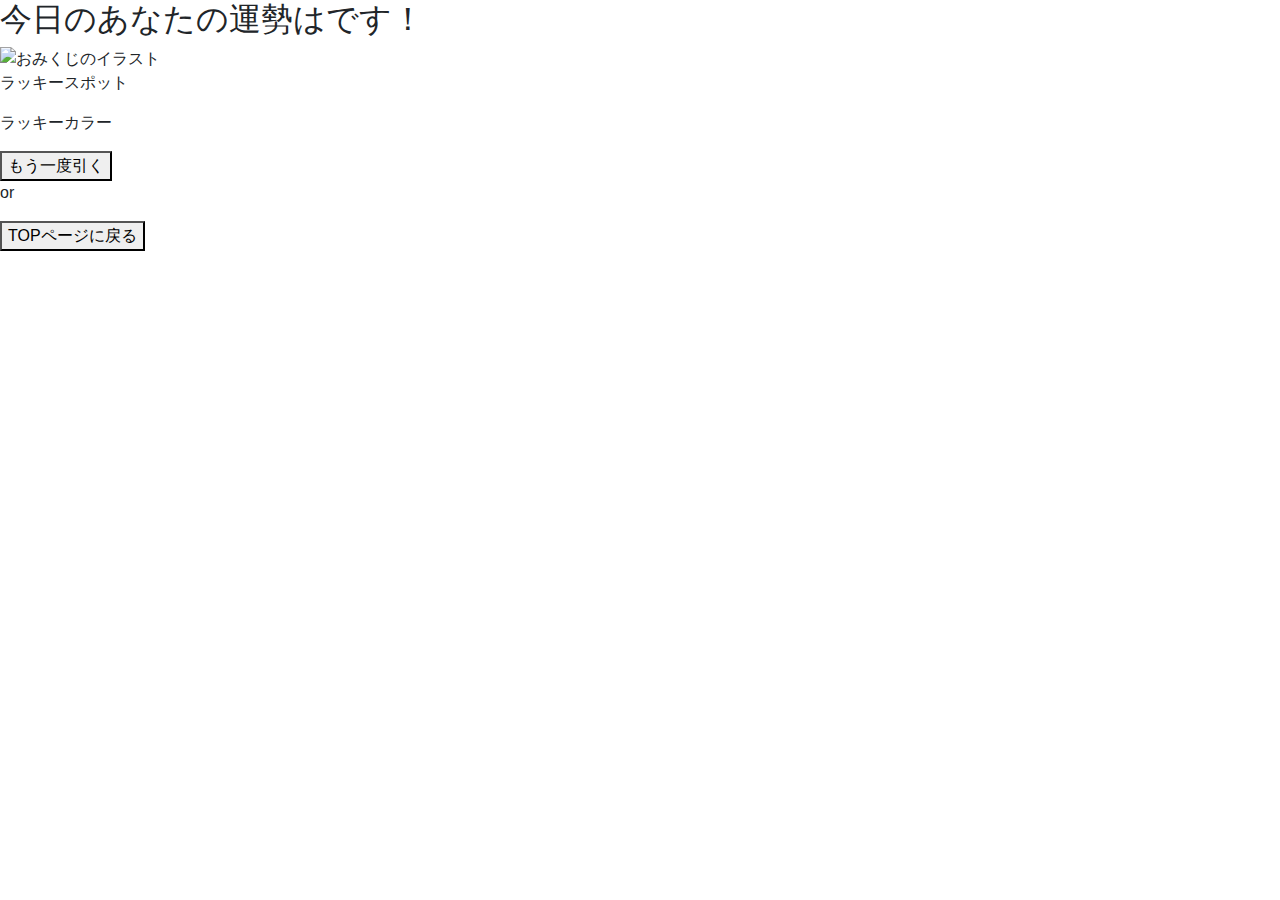
==== result.html @ c3471b26 "result.html追加" ====
<!DOCTYPE html>
<html lang="ja">
<head>
  <meta charset="utf-8">
  <meta name="viewport" content="width=device-width, initial-scale=1, shrink-to-fit=no">
  <!-- Bootstrap CSS -->
  <link rel="stylesheet" href="https://stackpath.bootstrapcdn.com/bootstrap/4.4.1/css/bootstrap.min.css" integrity="sha384-Vkoo8x4CGsO3+Hhxv8T/Q5PaXtkKtu6ug5TOeNV6gBiFeWPGFN9MuhOf23Q9Ifjh" crossorigin="anonymous">
  <!-- Stylesheet CSS -->
  <link rel="stylesheet" href="css/style.css">
  <!-- Google Font -->
  <link href="https://fonts.googleapis.com/css?family=Zhi+Mang+Xing&display=swap" rel="stylesheet">
  <title>おみくじ</title>
</head>
<body>
  <div class="inner">
    <h2 class="result-head">今日のあなたの運勢は<br class="d-sm-none"><span id="result-txt"></span>です！</h2>
    <div id="overlay" class="hidden">
      <img src="img/omikuji.png" alt="おみくじのイラスト" id="img-wrapper">
    </div><!-- /#overlay /.hidden -->
    <div class="result-block">
      <div id="fade-in"></div>
      <div class="group">
        <div class="item">
          <p class="cp_arrows_txt">ラッキースポット</p>
          <div class="cp_arrows">
            <div class="cp_arrow cp_bounce"></div>
          </div><!-- /.cp_arrows -->
          <p id="result-block_spot"></p>
        </div><!-- /.item -->
        <div class="item">
          <p class="cp_arrows_txt">ラッキーカラー</p>
          <div class="cp_arrows">
            <div class="cp_arrow cp_bounce"></div>
          </div><!-- /.cp_arrows -->
          <p id="result-block_color"></p>
        </div><!-- /.item -->
      </div><!-- /.group -->
    </div><!-- /.result-block -->
    <div class="result-btn-wrapper">
      <button id="once-again-draw_btn">もう一度引く</button>
      <p>or</p>
      <button class="top-pg_btn" type="button" onclick="location.href='index.html'">TOPページに戻る</button>
    </div><!-- /.result-btn-wrapper -->
  </div><!-- /.inner -->
  <script src="js/main.js"></script>
  <script>
    'use strict'
    // 「占う」ボタンクリック後、リンク先ページの読み込み完了時に発動
    window.onload = result();

    // 「もう一度引く」ボタンクリック時に発動
    once_again_draw_btn.addEventListener('click', function () {
        overlay.classList.remove('hidden');
        img_wrapper.classList.add('rotate');
        setTimeout(function () {
          location.reload(false);
          document.body.scrollTop = document.documentElement.scrollTop = 0;
        }, 2000);
      });
  </script>
</body>
</html>
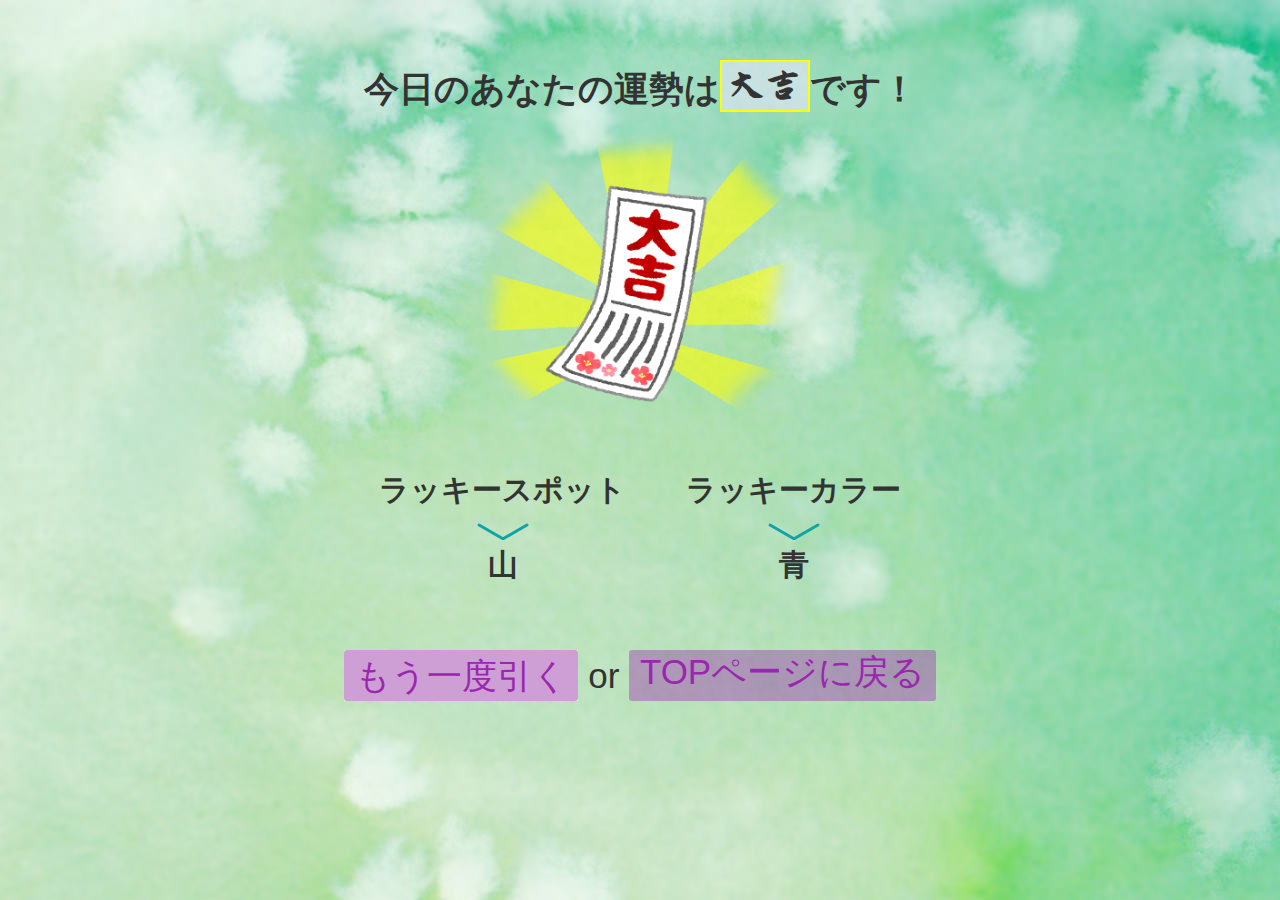
==== commit d99b89be: "button→aに修正" ====
--- a/result.html
+++ b/result.html
@@ -39,7 +39,7 @@
     <div class="result-btn-wrapper">
       <button id="once-again-draw_btn">もう一度引く</button>
       <p>or</p>
-      <button class="top-pg_btn" type="button" onclick="location.href='index.html'">TOPページに戻る</button>
+      <a class="top-pg_btn" type="button" onclick="location.href='index.html'">TOPページに戻る</a>
     </div><!-- /.result-btn-wrapper -->
   </div><!-- /.inner -->
   <script src="js/main.js"></script>
--- a/css/style.css
+++ b/css/style.css
@@ -0,0 +1,621 @@
+@charset "UTF-8";
+/* リセットCSS */
+html, body, main, h1, h2, h3, h4, ul, ol, dl, li, dt, dd,
+p, div, span, img, a, table, tr, th, td, button {
+  margin: 0;
+  padding: 0;
+  border: 0;
+  font-weight: normal;
+  font-size: 100%;
+  vertical-align: baseline;
+  -webkit-box-sizing: border-box;
+  box-sizing: border-box;
+}
+
+article, header, footer, aside, figure, figcaption, nav, section {
+  display: block;
+}
+
+body {
+  line-height: 1;
+  -ms-text-size-adjust: 100%;
+  -webkit-text-size-adjust: 100%;
+  -webkit-user-select: none;
+     -moz-user-select: none;
+      -ms-user-select: none;
+          user-select: none;
+}
+
+ul, ol {
+  list-style: none;
+}
+
+img {
+  border: none;
+  height: auto;
+  max-width: 100%;
+}
+
+button:hover, button:focus,
+input, textarea, a {
+  outline: none;
+}
+
+/* リセットCSS ここまで*/
+#overlay {
+  position: fixed;
+  top: 0;
+  right: 0;
+  bottom: 0;
+  left: 0;
+  background-color: rgba(0, 0, 0, 0.6);
+  z-index: 100;
+  -webkit-user-select: none;
+     -moz-user-select: none;
+      -ms-user-select: none;
+          user-select: none;
+}
+
+#overlay #img-wrapper {
+  display: block;
+  margin: 15% auto;
+}
+
+.hidden {
+  display: none;
+}
+
+.rotate {
+  -webkit-animation: rotate_anime 2.1s;
+          animation: rotate_anime 2.1s;
+}
+
+@-webkit-keyframes rotate_anime {
+  0% {
+    -webkit-transform: rotate(0deg);
+            transform: rotate(0deg);
+  }
+  50% {
+    -webkit-transform: rotate(15deg);
+            transform: rotate(15deg);
+  }
+  100% {
+    -webkit-transform: rotate(-15deg);
+            transform: rotate(-15deg);
+  }
+}
+
+@keyframes rotate_anime {
+  0% {
+    -webkit-transform: rotate(0deg);
+            transform: rotate(0deg);
+  }
+  50% {
+    -webkit-transform: rotate(15deg);
+            transform: rotate(15deg);
+  }
+  100% {
+    -webkit-transform: rotate(-15deg);
+            transform: rotate(-15deg);
+  }
+}
+
+.top-img {
+  text-align: center;
+}
+
+.tracking-in-expand {
+  color: #3a68ad;
+  font-weight: bold;
+  text-align: center;
+  margin: 50px auto;
+  padding: 20px 0;
+  -webkit-animation: tracking-in-expand 1.5s cubic-bezier(0.215, 0.61, 0.355, 1) both;
+  animation: tracking-in-expand 1.5s cubic-bezier(0.215, 0.61, 0.355, 1) both;
+}
+
+@-webkit-keyframes tracking-in-expand {
+  0% {
+    letter-spacing: -0.5em;
+    opacity: 0;
+  }
+  40% {
+    opacity: 0.6;
+  }
+  100% {
+    opacity: 1;
+  }
+}
+
+@keyframes tracking-in-expand {
+  0% {
+    letter-spacing: -0.5em;
+    opacity: 0;
+  }
+  40% {
+    opacity: 0.6;
+  }
+  100% {
+    opacity: 1;
+  }
+}
+
+.btn-wrapper {
+  text-align: center;
+  margin: 60px 0;
+}
+
+.btn-wrapper #draw-btn {
+  min-width: 100px;
+  height: auto;
+  background-color: #b397f3;
+  border-radius: 10px;
+  line-height: 1.6;
+  color: #fff;
+  font-weight: bold;
+  cursor: pointer;
+  -webkit-user-select: none;
+     -moz-user-select: none;
+      -ms-user-select: none;
+          user-select: none;
+}
+
+.btn-wrapper .draw-btn {
+  -webkit-animation: anime08_pulse 2.5s infinite;
+  animation: anime08_pulse 2.5s infinite;
+  -webkit-box-shadow: 0 0 0 0 rgba(233, 30, 99, 0.5);
+  box-shadow: 0 0;
+}
+
+.btn-wrapper .draw-btn:hover {
+  -webkit-animation-play-state: paused;
+  animation-play-state: paused;
+}
+
+@-webkit-keyframes anime08_pulse {
+  0% {
+    -webkit-transform: scale(0.8);
+    transform: scale(0.8);
+  }
+  70% {
+    -webkit-transform: scale(1);
+    transform: scale(1);
+    -webkit-box-shadow: 0 0 0 50px rgba(233, 30, 99, 0);
+    box-shadow: 0 0 0 50px rgba(233, 30, 99, 0);
+  }
+  100% {
+    -webkit-transform: scale(0.8);
+    transform: scale(0.8);
+    -webkit-box-shadow: 0 0 0 0 rgba(233, 30, 99, 0);
+    box-shadow: 0 0 0 0 rgba(233, 30, 99, 0);
+  }
+}
+
+@keyframes anime08_pulse {
+  0% {
+    -webkit-transform: scale(0.8);
+    transform: scale(0.8);
+  }
+  70% {
+    -webkit-transform: scale(1);
+    transform: scale(1);
+    -webkit-box-shadow: 0 0 0 50px rgba(233, 30, 99, 0);
+    box-shadow: 0 0 0 50px rgba(233, 30, 99, 0);
+  }
+  100% {
+    -webkit-transform: scale(0.8);
+    transform: scale(0.8);
+    -webkit-box-shadow: 0 0 0 0 rgba(233, 30, 99, 0);
+    box-shadow: 0 0 0 0 rgba(233, 30, 99, 0);
+  }
+}
+
+@media screen and (min-width: 768px) {
+  .tracking-in-expand {
+    font-size: 50px;
+  }
+  #draw-btn {
+    font-size: 52px;
+  }
+}
+
+@media screen and (max-width: 767px) {
+  .tracking-in-expand {
+    font-size: 35px;
+  }
+  #draw-btn {
+    font-size: 37px;
+  }
+}
+
+.result-head {
+  font-size: 35px;
+  font-weight: bold;
+  text-align: center;
+  color: #333333;
+}
+
+.result-head #result-txt {
+  display: inline-block;
+  width: 90px;
+  height: auto;
+  text-align: center;
+  margin-top: 10px;
+  font-family: 'Zhi Mang Xing', cursive;
+  font-size: 40px;
+  font-weight: bold;
+  border: 2px solid yellow;
+  background-color: rgba(230, 230, 250, 0.6);
+}
+
+#overlay {
+  position: fixed;
+  top: 0;
+  right: 0;
+  bottom: 0;
+  left: 0;
+  background-color: rgba(0, 0, 0, 0.6);
+  z-index: 100;
+  -webkit-user-select: none;
+     -moz-user-select: none;
+      -ms-user-select: none;
+          user-select: none;
+}
+
+#overlay #img-wrapper {
+  display: block;
+  margin: 15% auto;
+}
+
+.hidden {
+  display: none;
+}
+
+.rotate {
+  -webkit-animation: rotate_anime 2s;
+          animation: rotate_anime 2s;
+}
+
+@keyframes rotate_anime {
+  0% {
+    -webkit-transform: rotate(0deg);
+            transform: rotate(0deg);
+  }
+  50% {
+    -webkit-transform: rotate(15deg);
+            transform: rotate(15deg);
+  }
+  100% {
+    -webkit-transform: rotate(-15deg);
+            transform: rotate(-15deg);
+  }
+}
+
+.result-block {
+  margin: 20px auto;
+  width: 100%;
+  height: auto;
+  text-align: center;
+  color: #333333;
+}
+
+.result-block .cp_arrows_txt, .result-block #result-block_spot, .result-block #result-block_color {
+  font-weight: bold;
+}
+
+.result-btn-wrapper {
+  display: -webkit-box;
+  display: -ms-flexbox;
+  display: flex;
+  -webkit-box-pack: center;
+      -ms-flex-pack: center;
+          justify-content: center;
+  text-align: center;
+  margin-bottom: 20px;
+}
+
+.result-btn-wrapper #once-again-draw_btn {
+  position: relative;
+  display: inline-block;
+  padding: 0.1em 0.3em;
+  text-decoration: none;
+  color: #9C27B0;
+  font-size: 35px;
+}
+
+.result-btn-wrapper #once-again-draw_btn:after, .result-btn-wrapper #once-again-draw_btn:before {
+  position: absolute;
+  content: '';
+  border-radius: 3px;
+}
+
+.result-btn-wrapper #once-again-draw_btn:after {
+  bottom: 0;
+  left: 0;
+  width: 100%;
+  height: 100%;
+  background: rgba(156, 39, 176, 0.4);
+  -webkit-transition: all 0.3s ease;
+  transition: all 0.3s ease;
+}
+
+.result-btn-wrapper #once-again-draw_btn:before {
+  top: -4px;
+  bottom: -5px;
+  left: -4px;
+  right: -5px;
+  width: calc(100% + 6px);
+  height: calc(100% + 6px);
+  border: 1px solid #9C27B0;
+  opacity: 0;
+  -webkit-transition: all 0.3s;
+  transition: all 0.3s;
+}
+
+.result-btn-wrapper #once-again-draw_btn:hover:after {
+  background: rgba(156, 39, 176, 0.2);
+}
+
+.result-btn-wrapper #once-again-draw_btn:hover:before {
+  top: 2px;
+  left: 2px;
+  width: calc(100% - 6px);
+  height: calc(100% - 6px);
+  opacity: 1;
+}
+
+.result-btn-wrapper p {
+  font-size: 35px;
+  margin: 8px 10px;
+  color: #333333;
+}
+
+.result-btn-wrapper .top-pg_btn {
+  position: relative;
+  display: inline-block;
+  padding: 0.1em 0.3em;
+  text-decoration: none;
+  color: #9C27B0;
+  font-size: 35px;
+}
+
+.result-btn-wrapper .top-pg_btn:after, .result-btn-wrapper .top-pg_btn:before {
+  position: absolute;
+  content: '';
+  border-radius: 3px;
+}
+
+.result-btn-wrapper .top-pg_btn:after {
+  bottom: 0;
+  left: 0;
+  width: 100%;
+  height: 100%;
+  background: rgba(156, 39, 176, 0.4);
+  -webkit-transition: all 0.3s ease;
+  transition: all 0.3s ease;
+}
+
+.result-btn-wrapper .top-pg_btn:before {
+  top: -4px;
+  bottom: -5px;
+  left: -4px;
+  right: -5px;
+  width: calc(100% + 6px);
+  height: calc(100% + 6px);
+  border: 1px solid #9C27B0;
+  opacity: 0;
+  -webkit-transition: all 0.3s;
+  transition: all 0.3s;
+}
+
+.result-btn-wrapper .top-pg_btn:hover:after {
+  background: rgba(156, 39, 176, 0.2);
+}
+
+.result-btn-wrapper .top-pg_btn:hover:before {
+  top: 2px;
+  left: 2px;
+  width: calc(100% - 6px);
+  height: calc(100% - 6px);
+  opacity: 1;
+}
+
+.cp_arrows *, .cp_arrows *:before, .cp_arrows *:after {
+  -webkit-box-sizing: border-box;
+  box-sizing: border-box;
+}
+
+.cp_arrows {
+  position: relative;
+  display: -webkit-box;
+  display: -ms-flexbox;
+  display: flex;
+  margin: 0 auto;
+  -webkit-box-pack: center;
+      -ms-flex-pack: center;
+          justify-content: center;
+  -webkit-box-align: center;
+      -ms-flex-align: center;
+          align-items: center;
+  padding: 0 0 5px 0;
+}
+
+.cp_arrows .cp_arrow {
+  position: absolute;
+  top: calc(50% - 25px);
+  left: 50%;
+  width: 40px;
+  height: 40px;
+}
+
+.cp_arrows .cp_arrow::before,
+.cp_arrows .cp_arrow::after {
+  position: absolute;
+  display: block;
+  width: 3px;
+  height: 30px;
+  content: '';
+  -webkit-transition: all 0.3s ease-in-out;
+  transition: all 0.3s ease-in-out;
+  -webkit-transform: translate(-50%, -50%) rotateZ(-60deg);
+  -ms-transform: translate(-50%, -50%) rotate(-60deg);
+      transform: translate(-50%, -50%) rotateZ(-60deg);
+  -webkit-transform-origin: bottom right;
+      -ms-transform-origin: bottom right;
+          transform-origin: bottom right;
+  border-radius: 10px;
+  background: #12a3a8;
+}
+
+.cp_arrows .cp_arrow::after {
+  -webkit-transform: translate(-50%, -50%) rotateZ(60deg);
+  -ms-transform: translate(-50%, -50%) rotate(60deg);
+      transform: translate(-50%, -50%) rotateZ(60deg);
+  -webkit-transform-origin: bottom left;
+  -ms-transform-origin: bottom left;
+      transform-origin: bottom left;
+}
+
+.cp_arrows .cp_bounce {
+  -webkit-animation: arrow-move09 2s infinite ease-in-out;
+  animation: arrow-move09 2s infinite ease-in-out;
+}
+
+@-webkit-keyframes arrow-move09 {
+  0%, 20%, 50%, 80%, 100% {
+    -webkit-transform: translateY(0);
+    transform: translateY(0);
+  }
+  48% {
+    -webkit-transform: translateY(-5px);
+    transform: translateY(-5px);
+  }
+  60% {
+    -webkit-transform: translateY(-15px);
+    transform: translateY(-15px);
+  }
+}
+
+@keyframes arrow-move09 {
+  0%, 20%, 50%, 80%, 100% {
+    -webkit-transform: translateY(0);
+    transform: translateY(0);
+  }
+  48% {
+    -webkit-transform: translateY(-5px);
+    transform: translateY(-5px);
+  }
+  60% {
+    -webkit-transform: translateY(-15px);
+    transform: translateY(-15px);
+  }
+}
+
+@media screen and (min-width: 768px) {
+  .result-head {
+    margin-top: 50px;
+  }
+  .group {
+    display: -webkit-box;
+    display: -ms-flexbox;
+    display: flex;
+    -webkit-box-pack: center;
+        -ms-flex-pack: center;
+            justify-content: center;
+    margin-top: 20px;
+  }
+  .group .item {
+    margin: 0 30px;
+  }
+  .cp_arrows_txt {
+    font-size: 30px;
+    margin: 25px auto;
+    padding: 15px 0;
+  }
+  #result-block_spot, #result-block_color {
+    font-size: 30px;
+  }
+  .result-btn-wrapper {
+    margin-top: 70px;
+  }
+}
+
+@media screen and (max-width: 767px) {
+  .result-head {
+    font-size: 25px;
+    margin-top: 40px;
+  }
+  .result-head #result-txt {
+    font-size: 30px;
+  }
+  .cp_arrows_txt {
+    font-size: 18px;
+    margin: 20px auto 25px;
+    padding: 15px 0;
+  }
+  #result-block_spot, #result-block_color {
+    font-size: 18px;
+    padding: 0;
+  }
+  .result-btn-wrapper {
+    display: block;
+  }
+  .result-btn-wrapper #once-again-draw_btn {
+    font-size: 20px;
+  }
+  .result-btn-wrapper p {
+    font-size: 16px;
+    margin: 0 0 2px 0;
+  }
+  .result-btn-wrapper .top-pg_btn {
+    font-size: 20px;
+  }
+}
+
+/* 共通スタイル*/
+body {
+  background-image: url(../img/top-bg-img.jpg);
+  font-family: "Hiragino Kaku Gothic ProN", "Hiragino Kaku Gothic Pro", "Noto Sans Japanese", sans-serif;
+}
+
+body .inner {
+  width: 980px;
+  max-width: 100%;
+  margin: 0 auto 100px;
+}
+
+body .inner #fade-in {
+  max-width: 100%;
+  height: auto;
+  display: block;
+  margin: 0 auto;
+  -webkit-animation: fade-in-bottom 1.5s cubic-bezier(0.39, 0.575, 0.565, 1) both;
+  animation: fade-in-bottom 1.5s cubic-bezier(0.39, 0.575, 0.565, 1) both;
+}
+
+@-webkit-keyframes fade-in-bottom {
+  0% {
+    -webkit-transform: translateY(50px);
+    transform: translateY(50px);
+    opacity: 0;
+  }
+  100% {
+    -webkit-transform: translateY(0);
+    transform: translateY(0);
+    opacity: 1;
+  }
+}
+
+@keyframes fade-in-bottom {
+  0% {
+    -webkit-transform: translateY(50px);
+    transform: translateY(50px);
+    opacity: 0;
+  }
+  100% {
+    -webkit-transform: translateY(0);
+    transform: translateY(0);
+    opacity: 1;
+  }
+}
+/*# sourceMappingURL=style.css.map */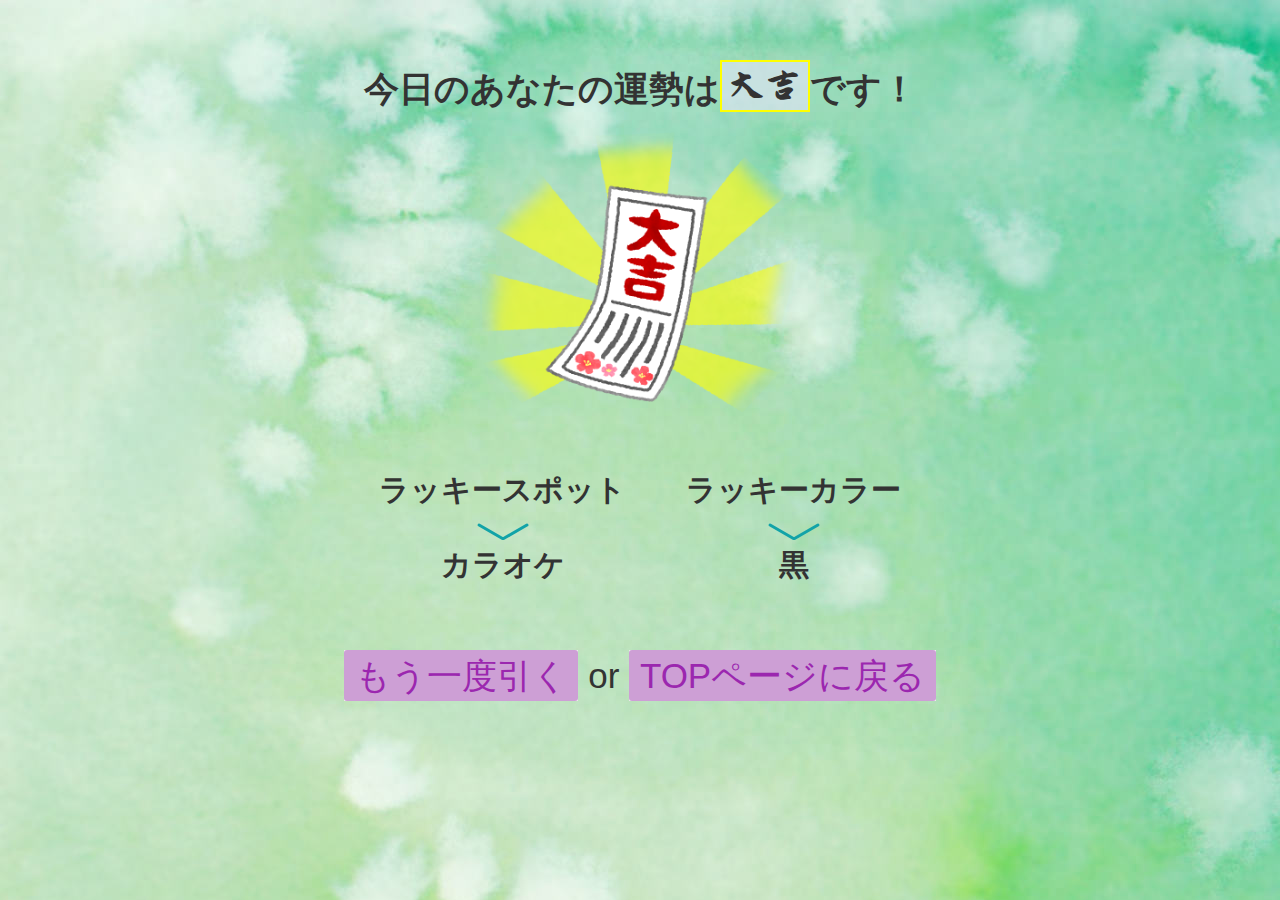
==== commit 69b52d13: "no message" ====
--- a/result.html
+++ b/result.html
@@ -39,7 +39,7 @@
     <div class="result-btn-wrapper">
       <button id="once-again-draw_btn">もう一度引く</button>
       <p>or</p>
-      <a class="top-pg_btn" type="button" onclick="location.href='index.html'">TOPページに戻る</a>
+      <button class="top-pg_btn"  type="button" onclick="location.href='index.html'">TOPページに戻る</button>
     </div><!-- /.result-btn-wrapper -->
   </div><!-- /.inner -->
   <script src="js/main.js"></script>
--- a/css/style.css
+++ b/css/style.css
@@ -41,7 +41,53 @@
   outline: none;
 }
 
-/* リセットCSS ここまで*/
+/* 共通スタイル*/
+body {
+  background-image: url(../img/top-bg-img.jpg);
+  font-family: "Hiragino Kaku Gothic ProN", "Hiragino Kaku Gothic Pro", "Noto Sans Japanese", sans-serif;
+}
+
+body .inner {
+  width: 980px;
+  max-width: 100%;
+  margin: 0 auto 100px;
+}
+
+body .inner #fade-in {
+  max-width: 100%;
+  height: auto;
+  display: block;
+  margin: 0 auto;
+  -webkit-animation: fade-in-bottom 1.5s cubic-bezier(0.39, 0.575, 0.565, 1) both;
+  animation: fade-in-bottom 1.5s cubic-bezier(0.39, 0.575, 0.565, 1) both;
+}
+
+@-webkit-keyframes fade-in-bottom {
+  0% {
+    -webkit-transform: translateY(50px);
+    transform: translateY(50px);
+    opacity: 0;
+  }
+  100% {
+    -webkit-transform: translateY(0);
+    transform: translateY(0);
+    opacity: 1;
+  }
+}
+
+@keyframes fade-in-bottom {
+  0% {
+    -webkit-transform: translateY(50px);
+    transform: translateY(50px);
+    opacity: 0;
+  }
+  100% {
+    -webkit-transform: translateY(0);
+    transform: translateY(0);
+    opacity: 1;
+  }
+}
+
 #overlay {
   position: fixed;
   top: 0;
@@ -458,10 +504,8 @@
   -webkit-transition: all 0.3s ease-in-out;
   transition: all 0.3s ease-in-out;
   -webkit-transform: translate(-50%, -50%) rotateZ(-60deg);
-  -ms-transform: translate(-50%, -50%) rotate(-60deg);
-      transform: translate(-50%, -50%) rotateZ(-60deg);
+  transform: translate(-50%, -50%) rotateZ(-60deg);
   -webkit-transform-origin: bottom right;
-      -ms-transform-origin: bottom right;
           transform-origin: bottom right;
   border-radius: 10px;
   background: #12a3a8;
@@ -469,11 +513,9 @@
 
 .cp_arrows .cp_arrow::after {
   -webkit-transform: translate(-50%, -50%) rotateZ(60deg);
-  -ms-transform: translate(-50%, -50%) rotate(60deg);
-      transform: translate(-50%, -50%) rotateZ(60deg);
+  transform: translate(-50%, -50%) rotateZ(60deg);
   -webkit-transform-origin: bottom left;
-  -ms-transform-origin: bottom left;
-      transform-origin: bottom left;
+  transform-origin: bottom left;
 }
 
 .cp_arrows .cp_bounce {
@@ -571,51 +613,4 @@
     font-size: 20px;
   }
 }
-
-/* 共通スタイル*/
-body {
-  background-image: url(../img/top-bg-img.jpg);
-  font-family: "Hiragino Kaku Gothic ProN", "Hiragino Kaku Gothic Pro", "Noto Sans Japanese", sans-serif;
-}
-
-body .inner {
-  width: 980px;
-  max-width: 100%;
-  margin: 0 auto 100px;
-}
-
-body .inner #fade-in {
-  max-width: 100%;
-  height: auto;
-  display: block;
-  margin: 0 auto;
-  -webkit-animation: fade-in-bottom 1.5s cubic-bezier(0.39, 0.575, 0.565, 1) both;
-  animation: fade-in-bottom 1.5s cubic-bezier(0.39, 0.575, 0.565, 1) both;
-}
-
-@-webkit-keyframes fade-in-bottom {
-  0% {
-    -webkit-transform: translateY(50px);
-    transform: translateY(50px);
-    opacity: 0;
-  }
-  100% {
-    -webkit-transform: translateY(0);
-    transform: translateY(0);
-    opacity: 1;
-  }
-}
-
-@keyframes fade-in-bottom {
-  0% {
-    -webkit-transform: translateY(50px);
-    transform: translateY(50px);
-    opacity: 0;
-  }
-  100% {
-    -webkit-transform: translateY(0);
-    transform: translateY(0);
-    opacity: 1;
-  }
-}
 /*# sourceMappingURL=style.css.map */